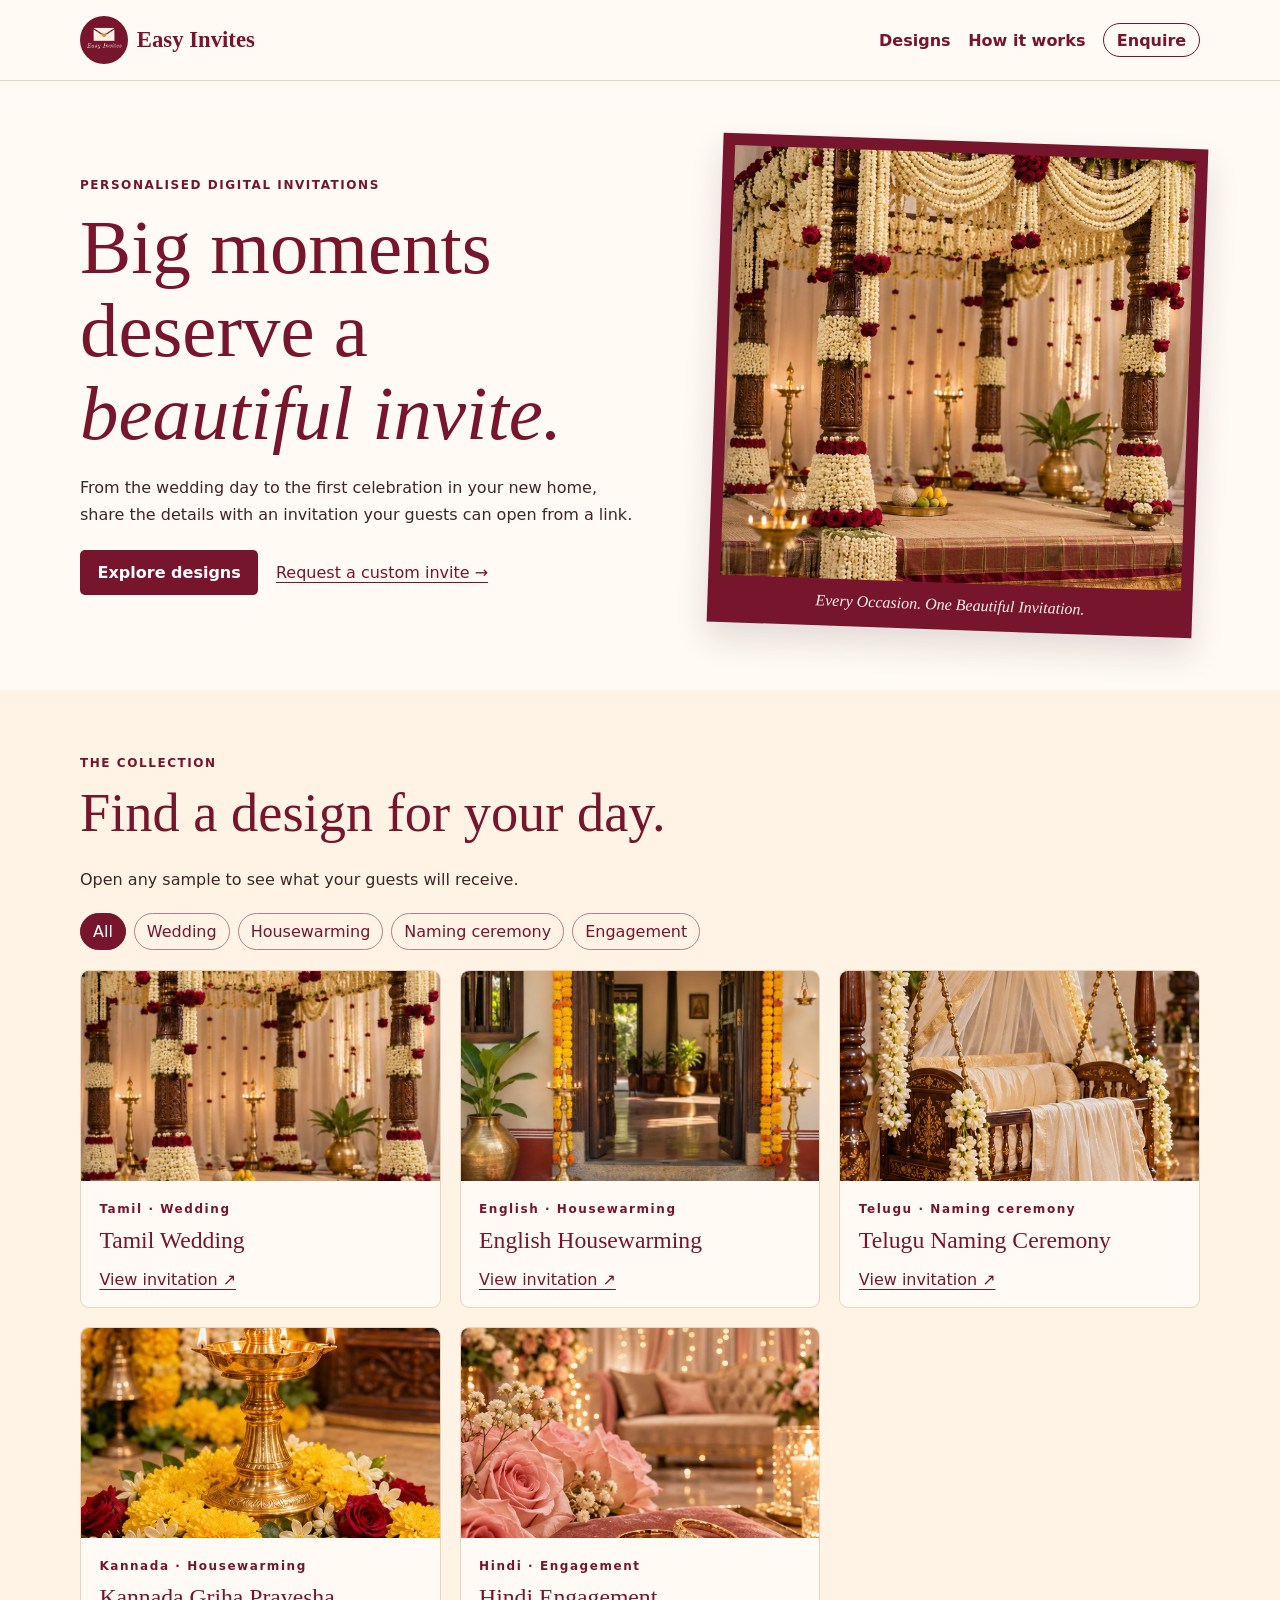
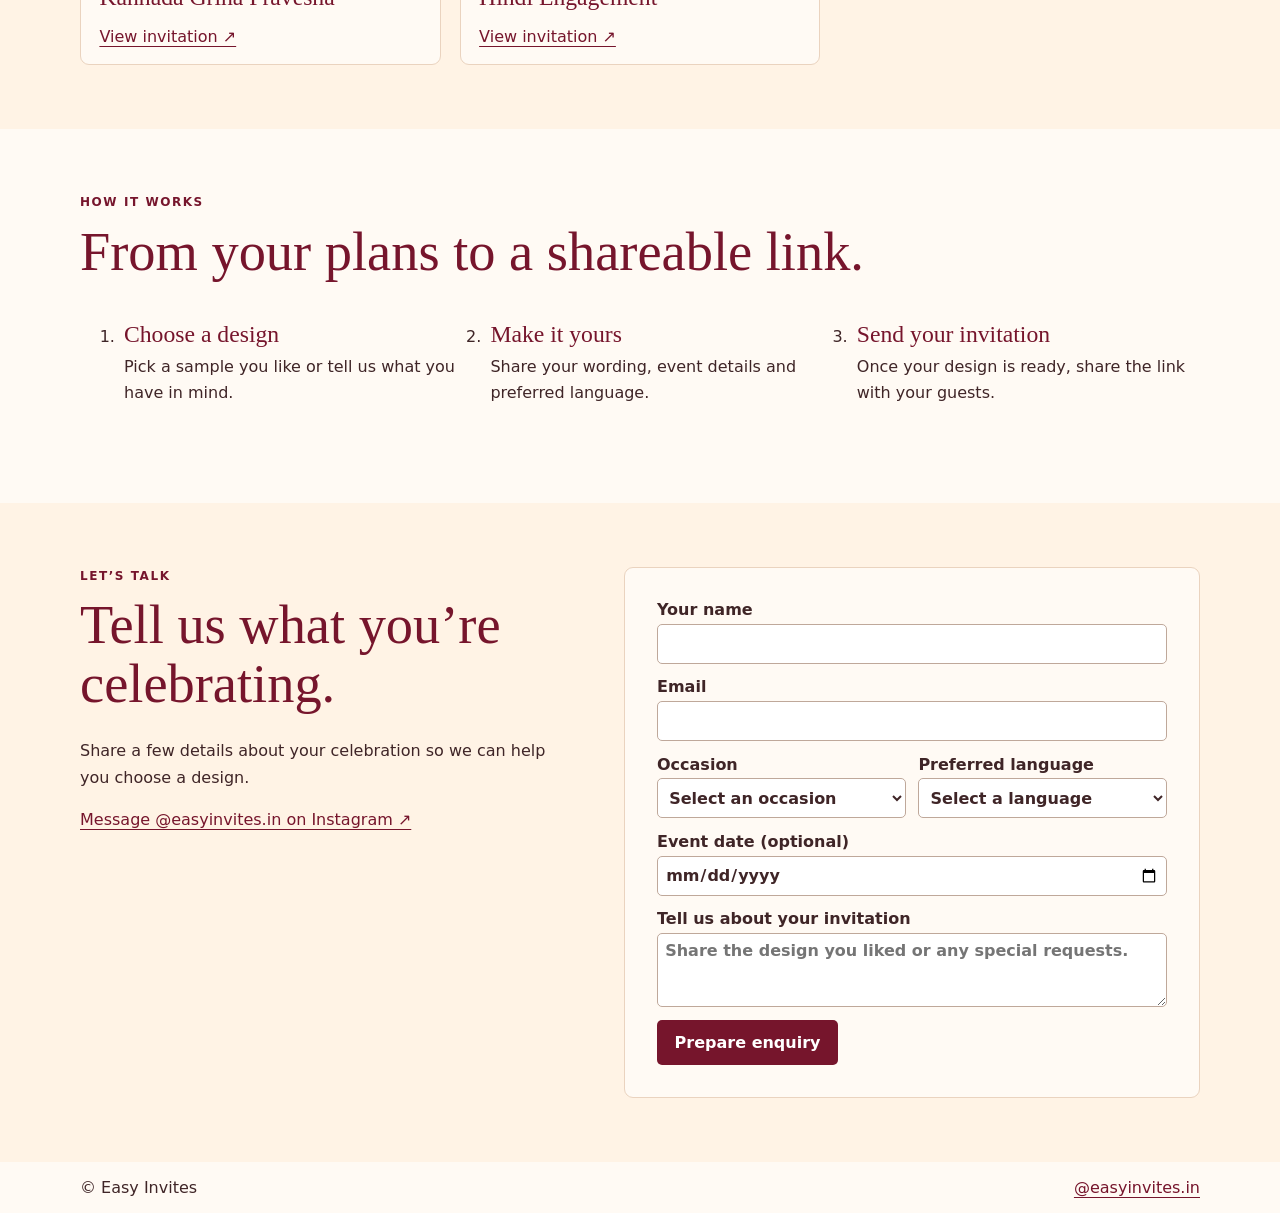
==== index.html @ fe2ff327 "Initial commit: Easy Invites Vercel website. Co-authored-by: Cursor <cursoragent@cursor.com>" ====
<!doctype html>
<html lang="en">
<head>
<meta charset="utf-8">
<meta name="viewport" content="width=device-width,initial-scale=1">
<meta name="description" content="Personalised digital invitations for weddings, housewarmings, naming ceremonies and more. Browse Easy Invites designs in five languages.">
<meta name="theme-color" content="#76152c">
<title>Easy Invites | Personalised Digital Invitations</title>
<link rel="icon" href="./assets/logo.png">
<link rel="stylesheet" href="./style.css">
<script src="./config.js" defer></script>
<script src="./site.js" defer></script>
</head>
<body>
<header><div class="shell bar"><a class="brand" href="#" aria-label="Easy Invites home"><img src="./assets/logo.png" alt="" width="48" height="48"> Easy Invites</a><nav aria-label="Main"><a href="#designs">Designs</a><a href="#process">How it works</a><a class="nav-cta" href="#contact">Enquire</a></nav></div></header>
<main>
<section class="shell hero"><div><p class="label">PERSONALISED DIGITAL INVITATIONS</p><h1>Big moments deserve a <em>beautiful invite.</em></h1><p>From the wedding day to the first celebration in your new home, share the details with an invitation your guests can open from a link.</p><div class="actions"><a class="button" href="#designs">Explore designs</a><a href="#contact">Request a custom invite →</a></div></div><figure><img src="./assets/Tamil-Wedding.jpg" alt="Wedding mandap decorated with flowers and brass lamps" fetchpriority="high"><figcaption>Every Occasion. One Beautiful Invitation.</figcaption></figure></section>
<section id="designs" class="collection"><div class="shell"><p class="label">THE COLLECTION</p><h2>Find a design for your day.</h2><p>Open any sample to see what your guests will receive.</p><div class="filters" id="filters" aria-label="Filter by occasion"></div><div id="cards" class="cards"></div><p id="results" class="sr" aria-live="polite"></p></div></section>
<section class="shell process" id="process"><p class="label">HOW IT WORKS</p><h2>From your plans to a shareable link.</h2><ol><li><h3>Choose a design</h3><p>Pick a sample you like or tell us what you have in mind.</p></li><li><h3>Make it yours</h3><p>Share your wording, event details and preferred language.</p></li><li><h3>Send your invitation</h3><p>Once your design is ready, share the link with your guests.</p></li></ol></section>
<section id="contact" class="contact"><div class="shell contact-grid"><div><p class="label">LET’S TALK</p><h2>Tell us what you’re celebrating.</h2><p>Share a few details about your celebration so we can help you choose a design.</p><p><a href="https://www.instagram.com/easyinvites.in/">Message @easyinvites.in on Instagram ↗</a></p></div>
<form id="enquiry"><label>Your name<input name="name" autocomplete="name" required maxlength="100"></label><label>Email<input name="email" type="email" autocomplete="email" required maxlength="200"></label><div class="fields"><label>Occasion<select name="occasion" required><option value="">Select an occasion</option><option>Wedding</option><option>Housewarming</option><option>Naming ceremony</option><option>Engagement</option><option>Other</option></select></label><label>Preferred language<select name="language" required><option value="">Select a language</option><option>English</option><option>Tamil</option><option>Telugu</option><option>Kannada</option><option>Hindi</option></select></label></div><label>Event date (optional)<input type="date" name="date"></label><label>Tell us about your invitation<textarea name="message" rows="3" maxlength="1500" placeholder="Share the design you liked or any special requests." required></textarea></label><button class="button" type="submit">Prepare enquiry</button><p id="status" role="status"></p><textarea id="draft" aria-label="Enquiry to copy" rows="7" readonly hidden></textarea><a id="dm" href="https://ig.me/m/easyinvites.in" target="_blank" rel="noopener" hidden>Open Instagram messages ↗</a></form></div></section>
</main>
<footer class="shell bar"><span>© Easy Invites</span><a href="https://www.instagram.com/easyinvites.in/">@easyinvites.in</a></footer>
</body></html>
---- style.css ----
:root{--wine:#76152c;--gold:#c99a43;--ivory:#fff3e5;--ink:#3f2527;font-family:system-ui,sans-serif;color:var(--ink);background:#fffaf4;scroll-behavior:smooth}
*{box-sizing:border-box}body,figure,p,h1,h2,h3{margin:0}p{line-height:1.65}a{color:var(--wine);text-underline-offset:.25em}.shell{width:min(1120px,calc(100% - 40px));margin:auto}header{border-bottom:1px solid #e9d7c4}.bar,.actions,nav,.filters{display:flex;align-items:center;gap:1.1rem;flex-wrap:wrap}.bar{justify-content:space-between;padding:16px 0}.brand{display:flex;align-items:center;gap:.55rem;font:700 1.42rem Georgia,serif;text-decoration:none}.brand img{border-radius:50%}nav a{text-decoration:none;font-weight:600}.nav-cta{border:1px solid var(--wine);padding:.38rem .8rem;border-radius:30px}
.hero{min-height:590px;display:grid;grid-template-columns:1.15fr 1fr;align-items:center;gap:clamp(1.5rem,6vw,6rem);padding:60px 0}.hero figure{background:var(--wine);padding:12px;transform:rotate(2deg);box-shadow:0 16px 32px #40252a25}.hero img{width:100%;height:clamp(280px,36vw,430px);object-fit:cover;display:block}.hero figcaption{text-align:center;color:var(--ivory);padding:13px 2px 4px;font:italic 1rem Georgia,serif}
h1,h2,h3{font-family:Georgia,serif;line-height:1.08;font-weight:500;color:var(--wine)}h1{font-size:clamp(2.8rem,6vw,5.5rem);margin:.15em 0 .25em}h1 em{display:block}h2{font-size:clamp(2rem,4.3vw,3.4rem);margin:.18em 0 .45em}h3{font-size:1.48rem}.label{color:var(--wine);font-size:.75rem;letter-spacing:.13em;font-weight:700}.actions{margin-top:1.4rem}.button{font:inherit;font-weight:650;display:inline-block;border:0;border-radius:5px;background:var(--wine);color:white;padding:.8rem 1.1rem;text-decoration:none;cursor:pointer}
.collection,.contact{background:var(--ivory);padding:64px 0}.filters{margin:20px 0;gap:.5rem}.filters button{cursor:pointer;color:var(--wine);background:transparent;border:1px solid #b77e89;padding:.5rem .75rem;border-radius:50px;font:inherit}.filters button[aria-pressed=true]{background:var(--wine);color:white;border-color:var(--wine)}
.cards,.process ol{display:grid;grid-template-columns:repeat(3,minmax(0,1fr));gap:1.2rem}.card{background:#fffaf4;border:1px solid #ead3bf;border-radius:9px;overflow:hidden}.card img{display:block;width:100%;height:210px;object-fit:cover}.card div{padding:1.15rem}.card h3{margin:.55rem 0 1rem}.process{padding:64px 0}.process li{padding:1rem .25rem}.process li p{margin-top:.4rem}.contact-grid{display:grid;grid-template-columns:1fr 1.2fr;gap:clamp(1rem,5vw,4rem)}.contact-grid>div a{display:inline-block;margin-top:1rem}form{background:#fffaf4;padding:clamp(1rem,4vw,2rem);border:1px solid #ead3bf;border-radius:9px;display:grid;gap:.85rem}form label{display:grid;gap:.3rem;font-weight:600}input,select,textarea{width:100%;min-height:40px;border:1px solid #bfa89a;background:white;border-radius:5px;padding:.45rem;font:inherit;color:var(--ink)}.fields{display:grid;grid-template-columns:1fr 1fr;gap:.8rem}form button{justify-self:start}#status:empty{display:none}.sr{position:absolute;width:1px;height:1px;overflow:hidden;clip-path:inset(50%)}:focus-visible{outline:3px solid var(--wine);outline-offset:3px}[hidden]{display:none}
@media(max-width:760px){.hero,.contact-grid{grid-template-columns:1fr}.hero{padding:40px 0;min-height:auto}.hero figure{transform:none}.cards,.process ol{grid-template-columns:repeat(2,minmax(0,1fr))}}
@media(max-width:460px){.shell{width:calc(100% - 30px)}.cards,.process ol,.fields{grid-template-columns:1fr}nav{gap:.65rem;font-size:.88rem}.collection,.contact,.process{padding:44px 0}}
@media(prefers-reduced-motion:reduce){:root{scroll-behavior:auto}}
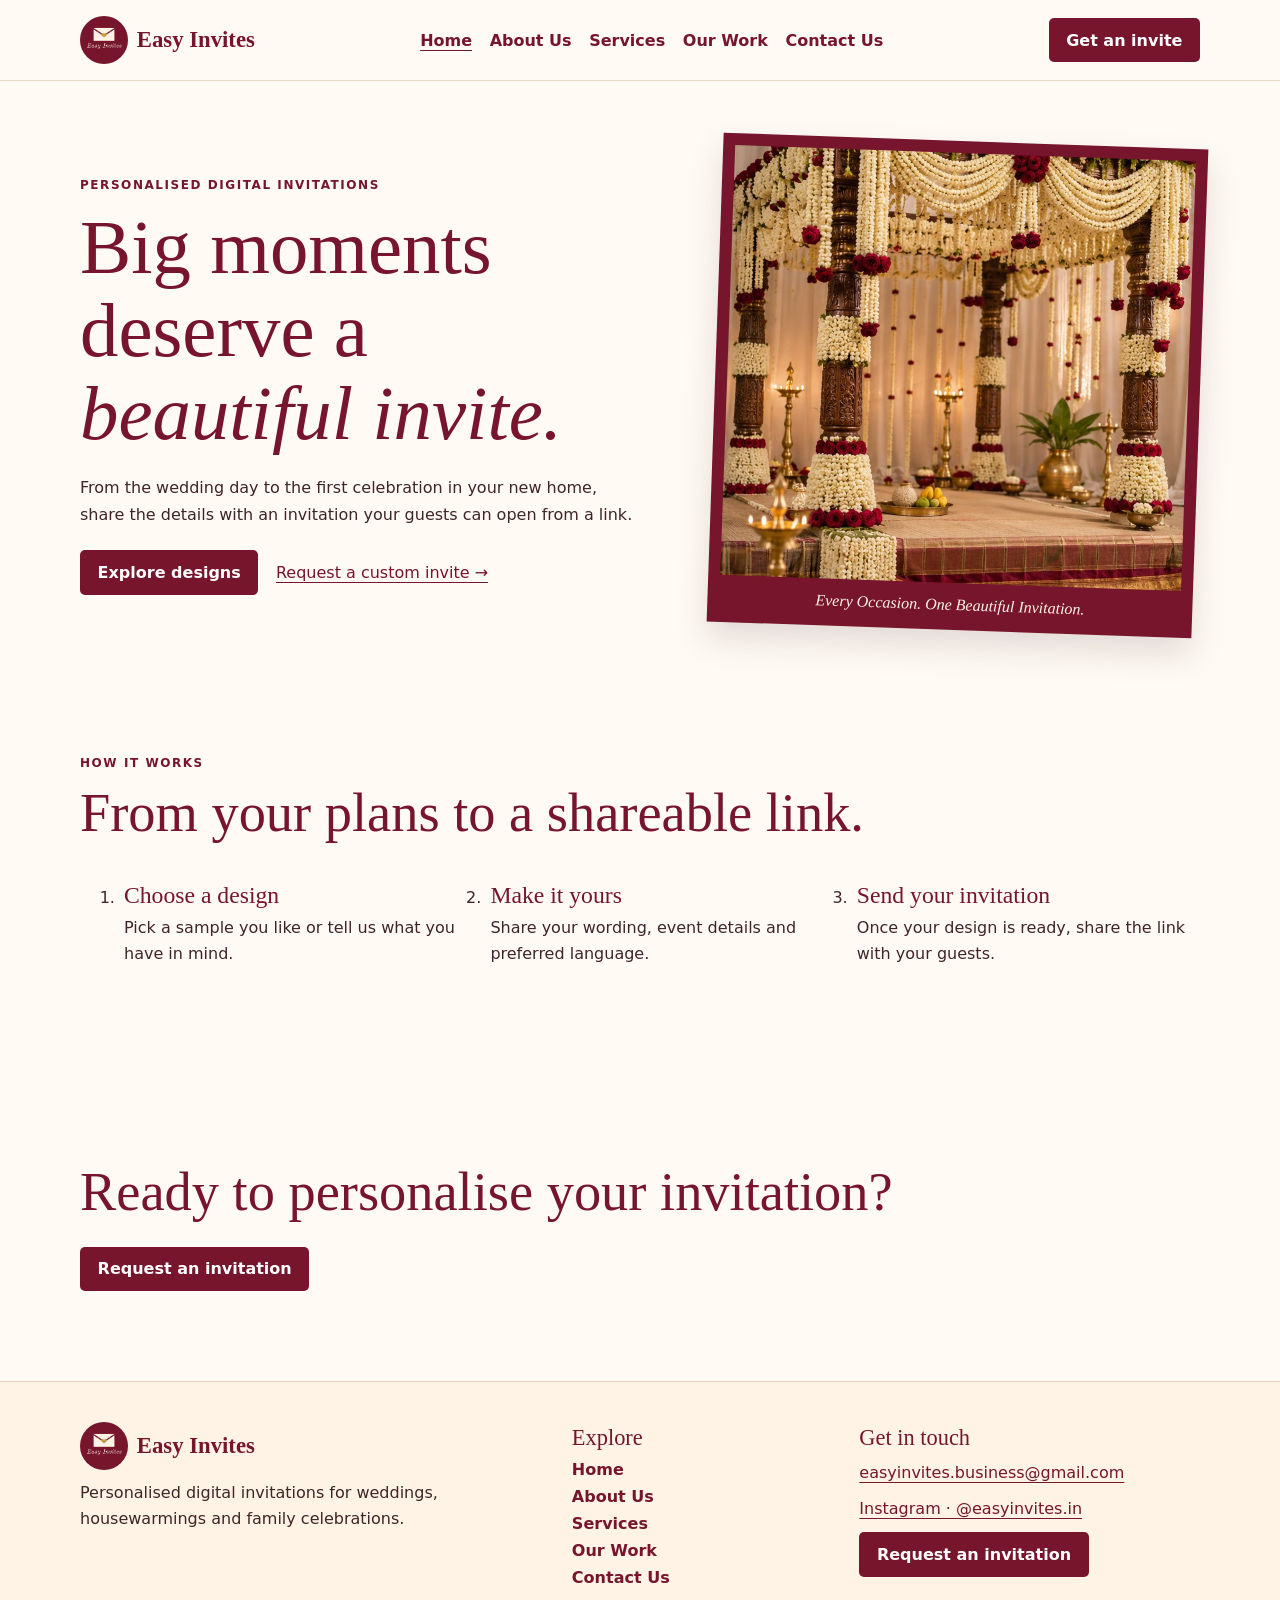
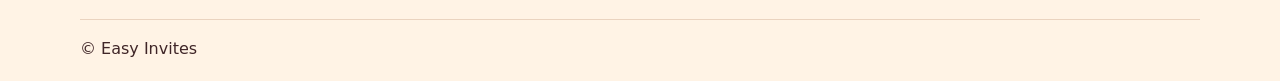
==== commit 1c50f938: "Add files via upload" ====
--- a/index.html
+++ b/index.html
@@ -5,20 +5,10 @@
 <meta name="viewport" content="width=device-width,initial-scale=1">
 <meta name="description" content="Personalised digital invitations for weddings, housewarmings, naming ceremonies and more. Browse Easy Invites designs in five languages.">
 <meta name="theme-color" content="#76152c">
-<title>Easy Invites | Personalised Digital Invitations</title>
+<title>Home | Easy Invites</title>
 <link rel="icon" href="./assets/logo.png">
 <link rel="stylesheet" href="./style.css">
 <script src="./config.js" defer></script>
 <script src="./site.js" defer></script>
 </head>
-<body>
-<header><div class="shell bar"><a class="brand" href="#" aria-label="Easy Invites home"><img src="./assets/logo.png" alt="" width="48" height="48"> Easy Invites</a><nav aria-label="Main"><a href="#designs">Designs</a><a href="#process">How it works</a><a class="nav-cta" href="#contact">Enquire</a></nav></div></header>
-<main>
-<section class="shell hero"><div><p class="label">PERSONALISED DIGITAL INVITATIONS</p><h1>Big moments deserve a <em>beautiful invite.</em></h1><p>From the wedding day to the first celebration in your new home, share the details with an invitation your guests can open from a link.</p><div class="actions"><a class="button" href="#designs">Explore designs</a><a href="#contact">Request a custom invite →</a></div></div><figure><img src="./assets/Tamil-Wedding.jpg" alt="Wedding mandap decorated with flowers and brass lamps" fetchpriority="high"><figcaption>Every Occasion. One Beautiful Invitation.</figcaption></figure></section>
-<section id="designs" class="collection"><div class="shell"><p class="label">THE COLLECTION</p><h2>Find a design for your day.</h2><p>Open any sample to see what your guests will receive.</p><div class="filters" id="filters" aria-label="Filter by occasion"></div><div id="cards" class="cards"></div><p id="results" class="sr" aria-live="polite"></p></div></section>
-<section class="shell process" id="process"><p class="label">HOW IT WORKS</p><h2>From your plans to a shareable link.</h2><ol><li><h3>Choose a design</h3><p>Pick a sample you like or tell us what you have in mind.</p></li><li><h3>Make it yours</h3><p>Share your wording, event details and preferred language.</p></li><li><h3>Send your invitation</h3><p>Once your design is ready, share the link with your guests.</p></li></ol></section>
-<section id="contact" class="contact"><div class="shell contact-grid"><div><p class="label">LET’S TALK</p><h2>Tell us what you’re celebrating.</h2><p>Share a few details about your celebration so we can help you choose a design.</p><p><a href="https://www.instagram.com/easyinvites.in/">Message @easyinvites.in on Instagram ↗</a></p></div>
-<form id="enquiry"><label>Your name<input name="name" autocomplete="name" required maxlength="100"></label><label>Email<input name="email" type="email" autocomplete="email" required maxlength="200"></label><div class="fields"><label>Occasion<select name="occasion" required><option value="">Select an occasion</option><option>Wedding</option><option>Housewarming</option><option>Naming ceremony</option><option>Engagement</option><option>Other</option></select></label><label>Preferred language<select name="language" required><option value="">Select a language</option><option>English</option><option>Tamil</option><option>Telugu</option><option>Kannada</option><option>Hindi</option></select></label></div><label>Event date (optional)<input type="date" name="date"></label><label>Tell us about your invitation<textarea name="message" rows="3" maxlength="1500" placeholder="Share the design you liked or any special requests." required></textarea></label><button class="button" type="submit">Prepare enquiry</button><p id="status" role="status"></p><textarea id="draft" aria-label="Enquiry to copy" rows="7" readonly hidden></textarea><a id="dm" href="https://ig.me/m/easyinvites.in" target="_blank" rel="noopener" hidden>Open Instagram messages ↗</a></form></div></section>
-</main>
-<footer class="shell bar"><span>© Easy Invites</span><a href="https://www.instagram.com/easyinvites.in/">@easyinvites.in</a></footer>
-</body></html>
+<body><header><div class="shell bar"><a class="brand" href="./index.html"><img src="./assets/logo.png" alt="" width="48" height="48"> Easy Invites</a><nav aria-label="Main"><a href="./index.html" aria-current="page">Home</a><a href="./about.html">About Us</a><a href="./services.html">Services</a><a href="./works.html">Our Work</a><a href="./contact.html">Contact Us</a></nav><a class="button header-cta" href="./contact.html">Get an invite</a></div></header><main><section class="shell hero"><div><p class="label">PERSONALISED DIGITAL INVITATIONS</p><h1>Big moments deserve a <em>beautiful invite.</em></h1><p>From the wedding day to the first celebration in your new home, share the details with an invitation your guests can open from a link.</p><div class="actions"><a class="button" href="./works.html">Explore designs</a><a href="./contact.html">Request a custom invite →</a></div></div><figure><img src="./assets/Tamil-Wedding.jpg" alt="Wedding mandap decorated with flowers and brass lamps" fetchpriority="high"><figcaption>Every Occasion. One Beautiful Invitation.</figcaption></figure></section><section class="shell process" id="process"><p class="label">HOW IT WORKS</p><h2>From your plans to a shareable link.</h2><ol><li><h3>Choose a design</h3><p>Pick a sample you like or tell us what you have in mind.</p></li><li><h3>Make it yours</h3><p>Share your wording, event details and preferred language.</p></li><li><h3>Send your invitation</h3><p>Once your design is ready, share the link with your guests.</p></li></ol></section><section class="shell next"><h2>Ready to personalise your invitation?</h2><a class="button" href="./contact.html">Request an invitation</a></section></main><footer><div class="shell footer-grid"><div><a class="brand" href="./index.html"><img src="./assets/logo.png" alt="" width="48" height="48"> Easy Invites</a><p>Personalised digital invitations for weddings, housewarmings and family celebrations.</p></div><div><h2>Explore</h2><nav aria-label="Footer"><a href="./index.html" aria-current="page">Home</a><a href="./about.html">About Us</a><a href="./services.html">Services</a><a href="./works.html">Our Work</a><a href="./contact.html">Contact Us</a></nav></div><div><h2>Get in touch</h2><p><a href="mailto:easyinvites.business@gmail.com">easyinvites.business@gmail.com</a></p><p><a href="https://www.instagram.com/easyinvites.in/">Instagram · @easyinvites.in</a></p><a class="button" href="./contact.html">Request an invitation</a></div></div><p class="shell copyright">© Easy Invites</p></footer></body></html>
--- a/style.css
+++ b/style.css
@@ -7,3 +7,11 @@
 @media(max-width:760px){.hero,.contact-grid{grid-template-columns:1fr}.hero{padding:40px 0;min-height:auto}.hero figure{transform:none}.cards,.process ol{grid-template-columns:repeat(2,minmax(0,1fr))}}
 @media(max-width:460px){.shell{width:calc(100% - 30px)}.cards,.process ol,.fields{grid-template-columns:1fr}nav{gap:.65rem;font-size:.88rem}.collection,.contact,.process{padding:44px 0}}
 @media(prefers-reduced-motion:reduce){:root{scroll-behavior:auto}}
+
+html{scroll-padding-top:150px}
+header{position:sticky;top:0;z-index:5;background:#fffaf4}
+header nav a[aria-current=page]{text-decoration:underline}
+.intro,.next{padding:clamp(40px,8vw,90px) 0}.intro p{max-width:65ch;margin-bottom:1em}.services article{padding:1rem;background:var(--ivory)}.services h3{margin-bottom:.5rem}
+#designs h1,#contact h1,.intro h1{font-size:clamp(2.5rem,6vw,4.7rem)}
+footer{background:var(--ivory);padding:40px 0 18px;border-top:1px solid #ead3bf}.footer-grid{display:grid;grid-template-columns:1.35fr .75fr 1fr;gap:2rem}.footer-grid h2{font-size:1.4rem}.footer-grid nav{display:grid;gap:.5rem}.footer-grid p{margin:.6rem 0}.footer-grid a{overflow-wrap:anywhere}.copyright{margin-top:2rem;padding-top:1rem;border-top:1px solid #ead3bf}.button:disabled{opacity:.6;cursor:default}
+@media(max-width:760px){header nav{order:3;width:100%}.footer-grid{grid-template-columns:1fr}.header-cta{padding:.45rem .7rem}}
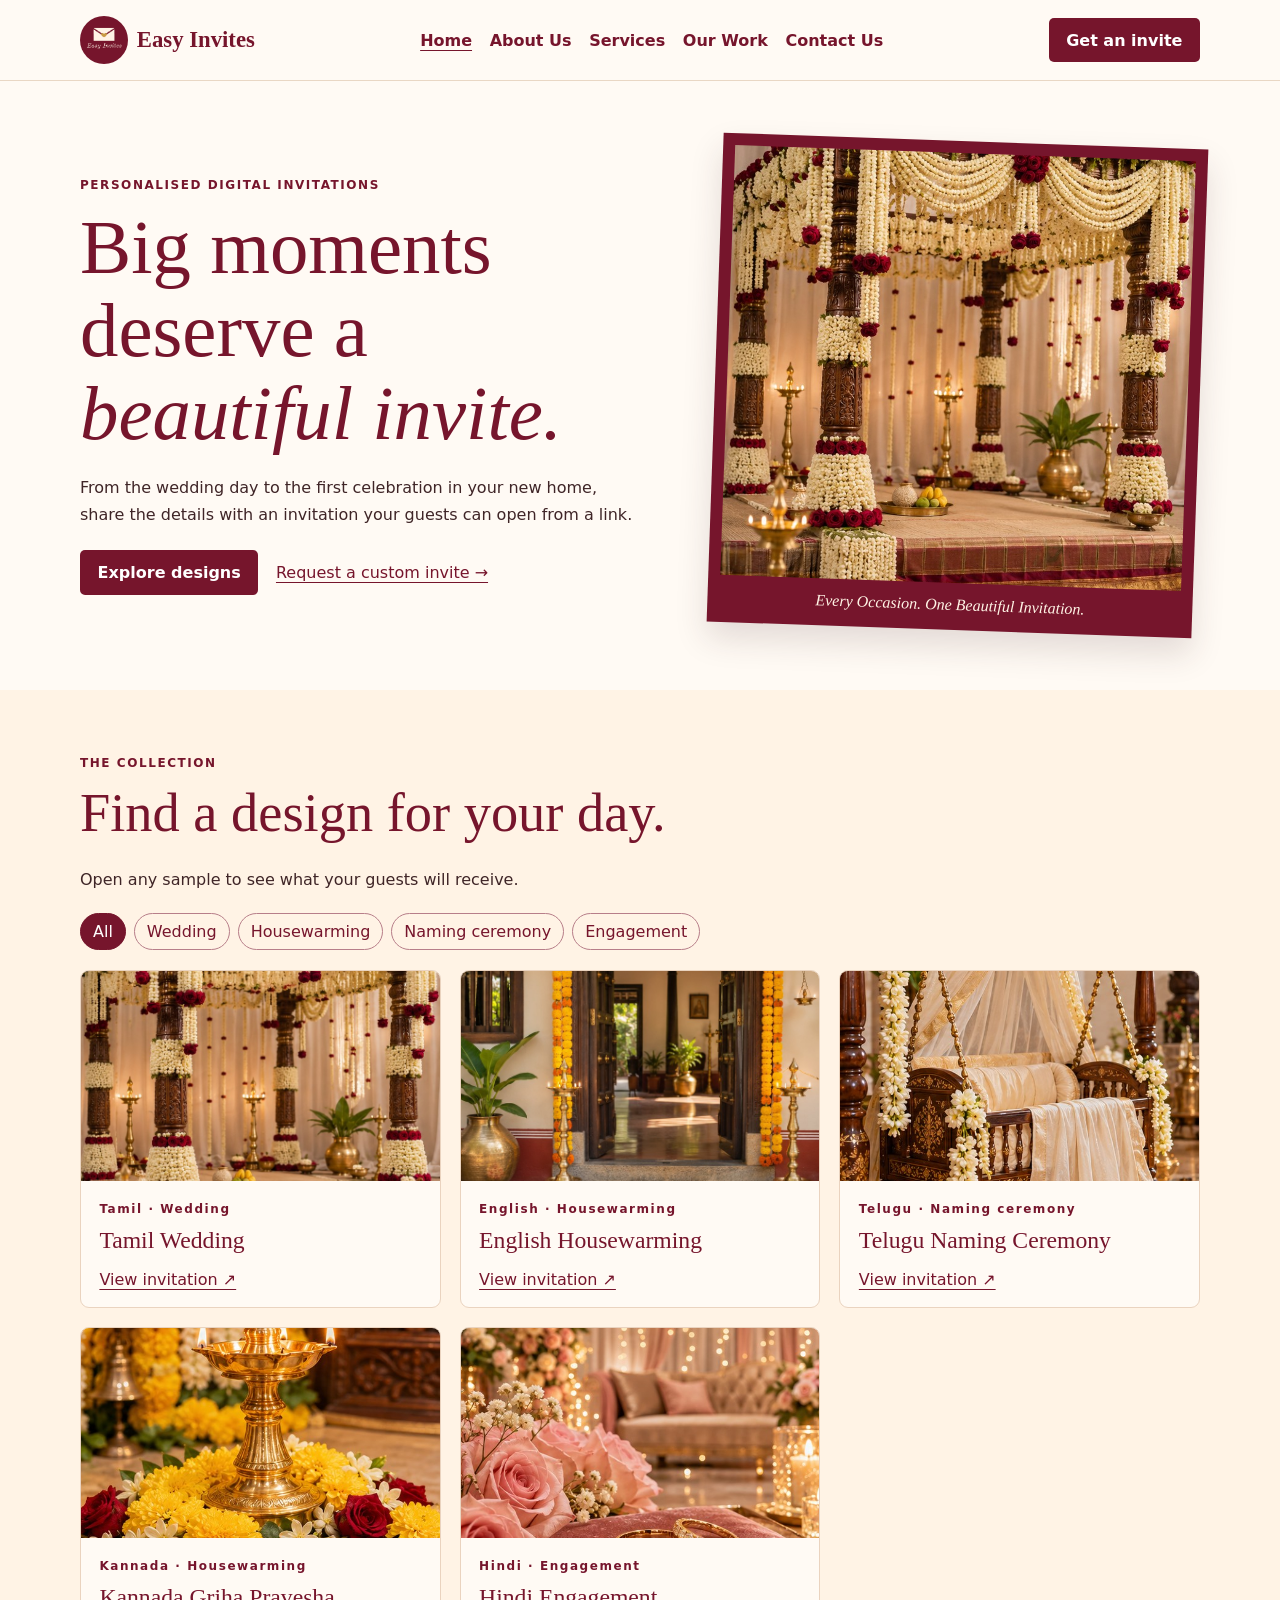
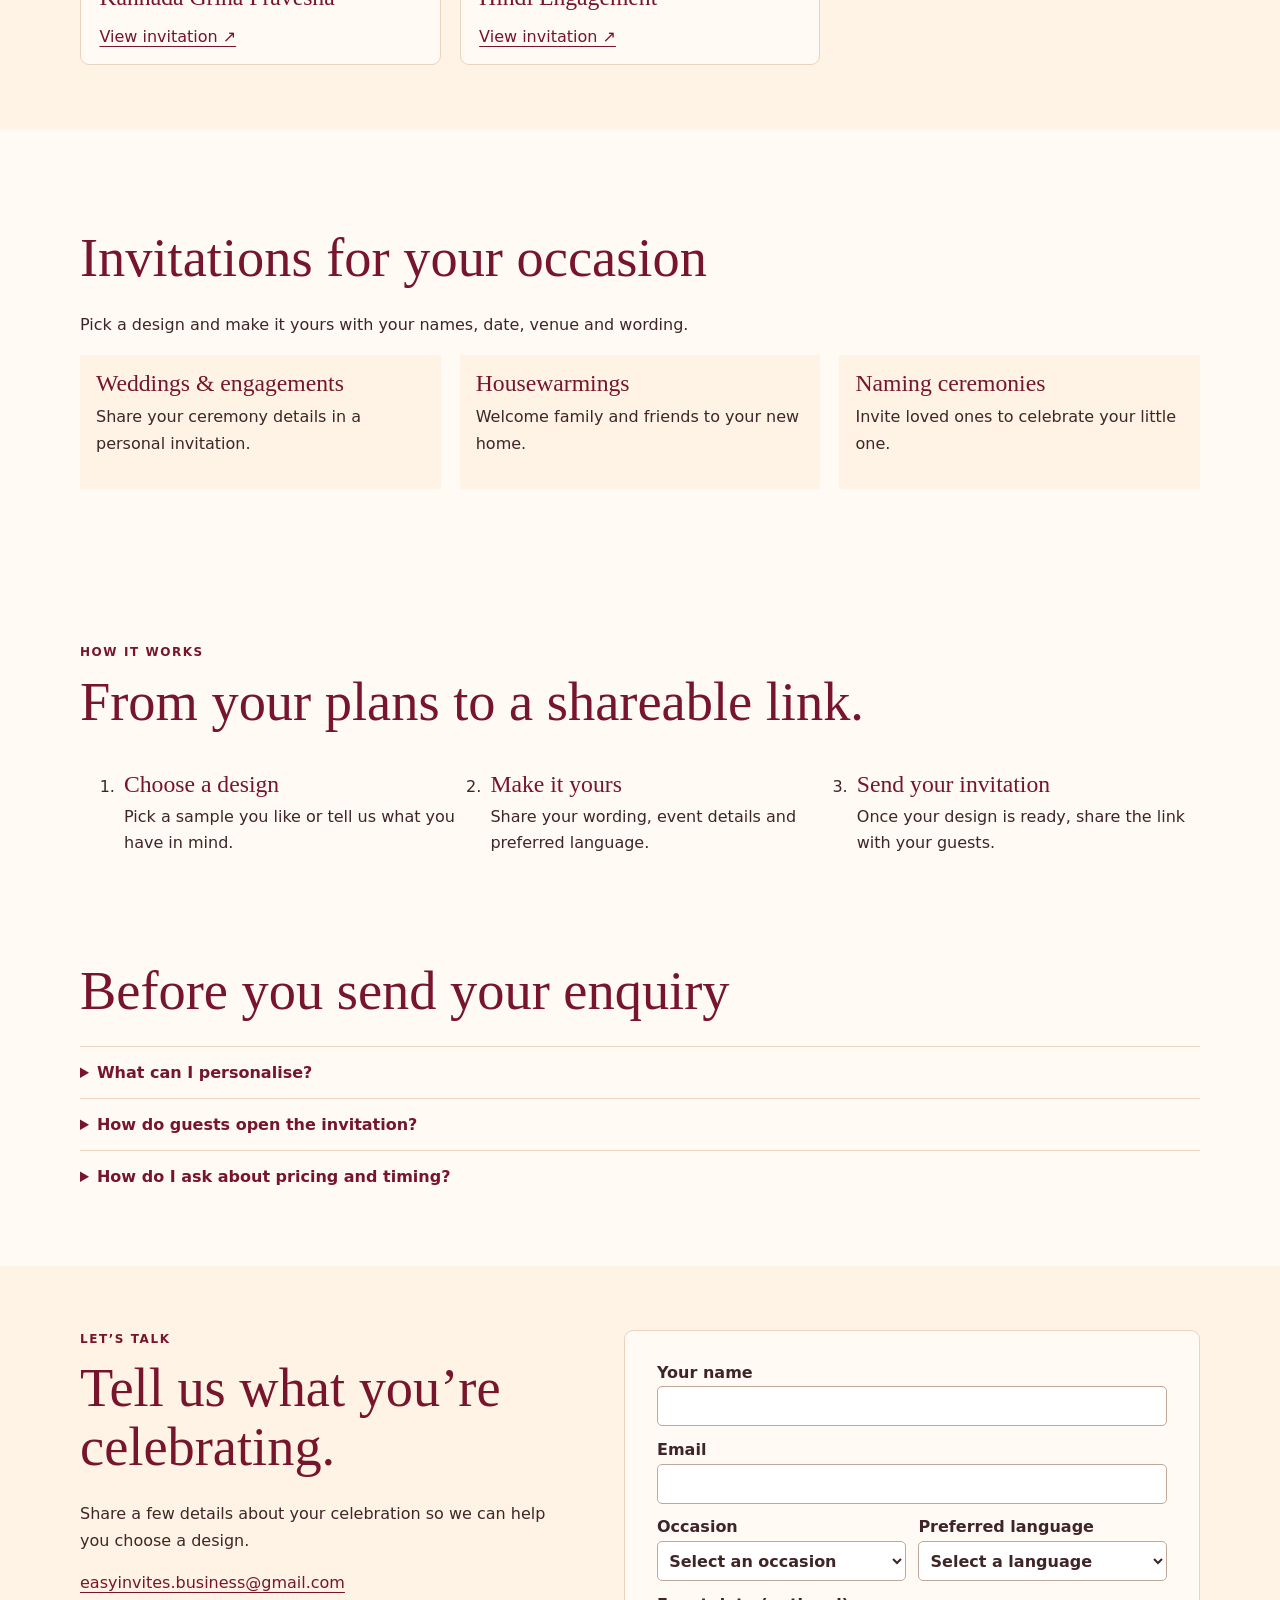
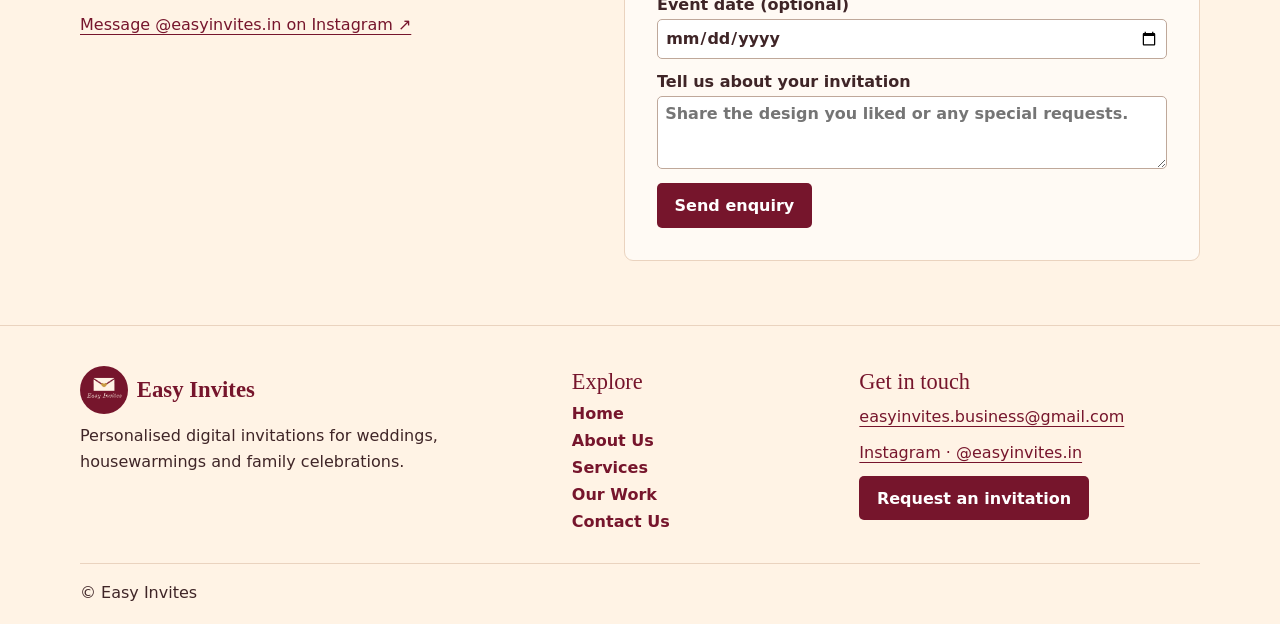
==== commit 71bfb8df: "Add files via upload" ====
--- a/index.html
+++ b/index.html
@@ -11,4 +11,9 @@
 <script src="./config.js" defer></script>
 <script src="./site.js" defer></script>
 </head>
-<body><header><div class="shell bar"><a class="brand" href="./index.html"><img src="./assets/logo.png" alt="" width="48" height="48"> Easy Invites</a><nav aria-label="Main"><a href="./index.html" aria-current="page">Home</a><a href="./about.html">About Us</a><a href="./services.html">Services</a><a href="./works.html">Our Work</a><a href="./contact.html">Contact Us</a></nav><a class="button header-cta" href="./contact.html">Get an invite</a></div></header><main><section class="shell hero"><div><p class="label">PERSONALISED DIGITAL INVITATIONS</p><h1>Big moments deserve a <em>beautiful invite.</em></h1><p>From the wedding day to the first celebration in your new home, share the details with an invitation your guests can open from a link.</p><div class="actions"><a class="button" href="./works.html">Explore designs</a><a href="./contact.html">Request a custom invite →</a></div></div><figure><img src="./assets/Tamil-Wedding.jpg" alt="Wedding mandap decorated with flowers and brass lamps" fetchpriority="high"><figcaption>Every Occasion. One Beautiful Invitation.</figcaption></figure></section><section class="shell process" id="process"><p class="label">HOW IT WORKS</p><h2>From your plans to a shareable link.</h2><ol><li><h3>Choose a design</h3><p>Pick a sample you like or tell us what you have in mind.</p></li><li><h3>Make it yours</h3><p>Share your wording, event details and preferred language.</p></li><li><h3>Send your invitation</h3><p>Once your design is ready, share the link with your guests.</p></li></ol></section><section class="shell next"><h2>Ready to personalise your invitation?</h2><a class="button" href="./contact.html">Request an invitation</a></section></main><footer><div class="shell footer-grid"><div><a class="brand" href="./index.html"><img src="./assets/logo.png" alt="" width="48" height="48"> Easy Invites</a><p>Personalised digital invitations for weddings, housewarmings and family celebrations.</p></div><div><h2>Explore</h2><nav aria-label="Footer"><a href="./index.html" aria-current="page">Home</a><a href="./about.html">About Us</a><a href="./services.html">Services</a><a href="./works.html">Our Work</a><a href="./contact.html">Contact Us</a></nav></div><div><h2>Get in touch</h2><p><a href="mailto:easyinvites.business@gmail.com">easyinvites.business@gmail.com</a></p><p><a href="https://www.instagram.com/easyinvites.in/">Instagram · @easyinvites.in</a></p><a class="button" href="./contact.html">Request an invitation</a></div></div><p class="shell copyright">© Easy Invites</p></footer></body></html>+<body><header><div class="shell bar"><a class="brand" href="./index.html"><img src="./assets/logo.png" alt="" width="48" height="48"> Easy Invites</a><nav aria-label="Main"><a href="./index.html" aria-current="page">Home</a><a href="./about.html">About Us</a><a href="./services.html">Services</a><a href="./works.html">Our Work</a><a href="./contact.html">Contact Us</a></nav><a class="button header-cta" href="./contact.html">Get an invite</a></div></header><main><section class="shell hero"><div><p class="label">PERSONALISED DIGITAL INVITATIONS</p><h1>Big moments deserve a <em>beautiful invite.</em></h1><p>From the wedding day to the first celebration in your new home, share the details with an invitation your guests can open from a link.</p><div class="actions"><a class="button" href="#designs">Explore designs</a><a href="#contact">Request a custom invite →</a></div></div><figure><img src="./assets/Tamil-Wedding.jpg" alt="Wedding mandap decorated with flowers and brass lamps" fetchpriority="high"><figcaption>Every Occasion. One Beautiful Invitation.</figcaption></figure></section><section id="designs" class="collection"><div class="shell"><p class="label">THE COLLECTION</p><h2>Find a design for your day.</h2><p>Open any sample to see what your guests will receive.</p><div class="filters" id="filters" aria-label="Filter by occasion"></div><div id="cards" class="cards"></div><p id="results" class="sr" aria-live="polite"></p></div></section><section class="shell intro"><h2>Invitations for your occasion</h2><p>Pick a design and make it yours with your names, date, venue and wording.</p><div class="cards services"><article><h3>Weddings &amp; engagements</h3><p>Share your ceremony details in a personal invitation.</p></article><article><h3>Housewarmings</h3><p>Welcome family and friends to your new home.</p></article><article><h3>Naming ceremonies</h3><p>Invite loved ones to celebrate your little one.</p></article></div></section><section class="shell process" id="process"><p class="label">HOW IT WORKS</p><h2>From your plans to a shareable link.</h2><ol><li><h3>Choose a design</h3><p>Pick a sample you like or tell us what you have in mind.</p></li><li><h3>Make it yours</h3><p>Share your wording, event details and preferred language.</p></li><li><h3>Send your invitation</h3><p>Once your design is ready, share the link with your guests.</p></li></ol></section><section class="shell faq"><h2>Before you send your enquiry</h2>
+<details><summary>What can I personalise?</summary><p>Share your names, event date, time, venue and wording. If you have a preferred design or would like the wording in a specific language, mention it in your enquiry.</p></details>
+<details><summary>How do guests open the invitation?</summary><p>Guests open the link in their browser. You can share it through WhatsApp, Instagram or email.</p></details>
+<details><summary>How do I ask about pricing and timing?</summary><p>Tell us the occasion, language and when you need the link. We can discuss pricing and timing based on the design and details you share.</p></details>
+</section><section id="contact" class="contact"><div class="shell contact-grid"><div><p class="label">LET’S TALK</p><h2>Tell us what you’re celebrating.</h2><p>Share a few details about your celebration so we can help you choose a design.</p><p><a href="mailto:easyinvites.business@gmail.com">easyinvites.business@gmail.com</a></p><p><a href="https://www.instagram.com/easyinvites.in/">Message @easyinvites.in on Instagram ↗</a></p></div>
+<form id="enquiry" method="post"><label>Your name<input name="name" autocomplete="name" required maxlength="100"></label><label>Email<input name="email" type="email" autocomplete="email" required maxlength="200"></label><div class="fields"><label>Occasion<select name="occasion" required><option value="">Select an occasion</option><option>Wedding</option><option>Housewarming</option><option>Naming ceremony</option><option>Engagement</option><option>Other</option></select></label><label>Preferred language<select name="language" required><option value="">Select a language</option><option>English</option><option>Tamil</option><option>Telugu</option><option>Kannada</option><option>Hindi</option></select></label></div><label>Event date (optional)<input type="date" name="date"></label><label>Tell us about your invitation<textarea name="message" rows="3" maxlength="1500" placeholder="Share the design you liked or any special requests." required></textarea></label><button class="button" type="submit" disabled>Send enquiry</button><p id="status" role="status">Email us directly while online submissions are being set up.</p></form></div></section></main><footer><div class="shell footer-grid"><div><a class="brand" href="./index.html"><img src="./assets/logo.png" alt="" width="48" height="48"> Easy Invites</a><p>Personalised digital invitations for weddings, housewarmings and family celebrations.</p></div><div><h2>Explore</h2><nav aria-label="Footer"><a href="./index.html" aria-current="page">Home</a><a href="./about.html">About Us</a><a href="./services.html">Services</a><a href="./works.html">Our Work</a><a href="./contact.html">Contact Us</a></nav></div><div><h2>Get in touch</h2><p><a href="mailto:easyinvites.business@gmail.com">easyinvites.business@gmail.com</a></p><p><a href="https://www.instagram.com/easyinvites.in/">Instagram · @easyinvites.in</a></p><a class="button" href="./contact.html">Request an invitation</a></div></div><p class="shell copyright">© Easy Invites</p></footer></body></html>
--- a/style.css
+++ b/style.css
@@ -15,3 +15,4 @@
 #designs h1,#contact h1,.intro h1{font-size:clamp(2.5rem,6vw,4.7rem)}
 footer{background:var(--ivory);padding:40px 0 18px;border-top:1px solid #ead3bf}.footer-grid{display:grid;grid-template-columns:1.35fr .75fr 1fr;gap:2rem}.footer-grid h2{font-size:1.4rem}.footer-grid nav{display:grid;gap:.5rem}.footer-grid p{margin:.6rem 0}.footer-grid a{overflow-wrap:anywhere}.copyright{margin-top:2rem;padding-top:1rem;border-top:1px solid #ead3bf}.button:disabled{opacity:.6;cursor:default}
 @media(max-width:760px){header nav{order:3;width:100%}.footer-grid{grid-template-columns:1fr}.header-cta{padding:.45rem .7rem}}
+.faq{padding:0 0 64px}.faq details{border-top:1px solid #ead3bf;padding:1rem 0}.faq summary{cursor:pointer;color:var(--wine);font-weight:650}.faq details p{padding:.65rem 0 0;max-width:65ch}
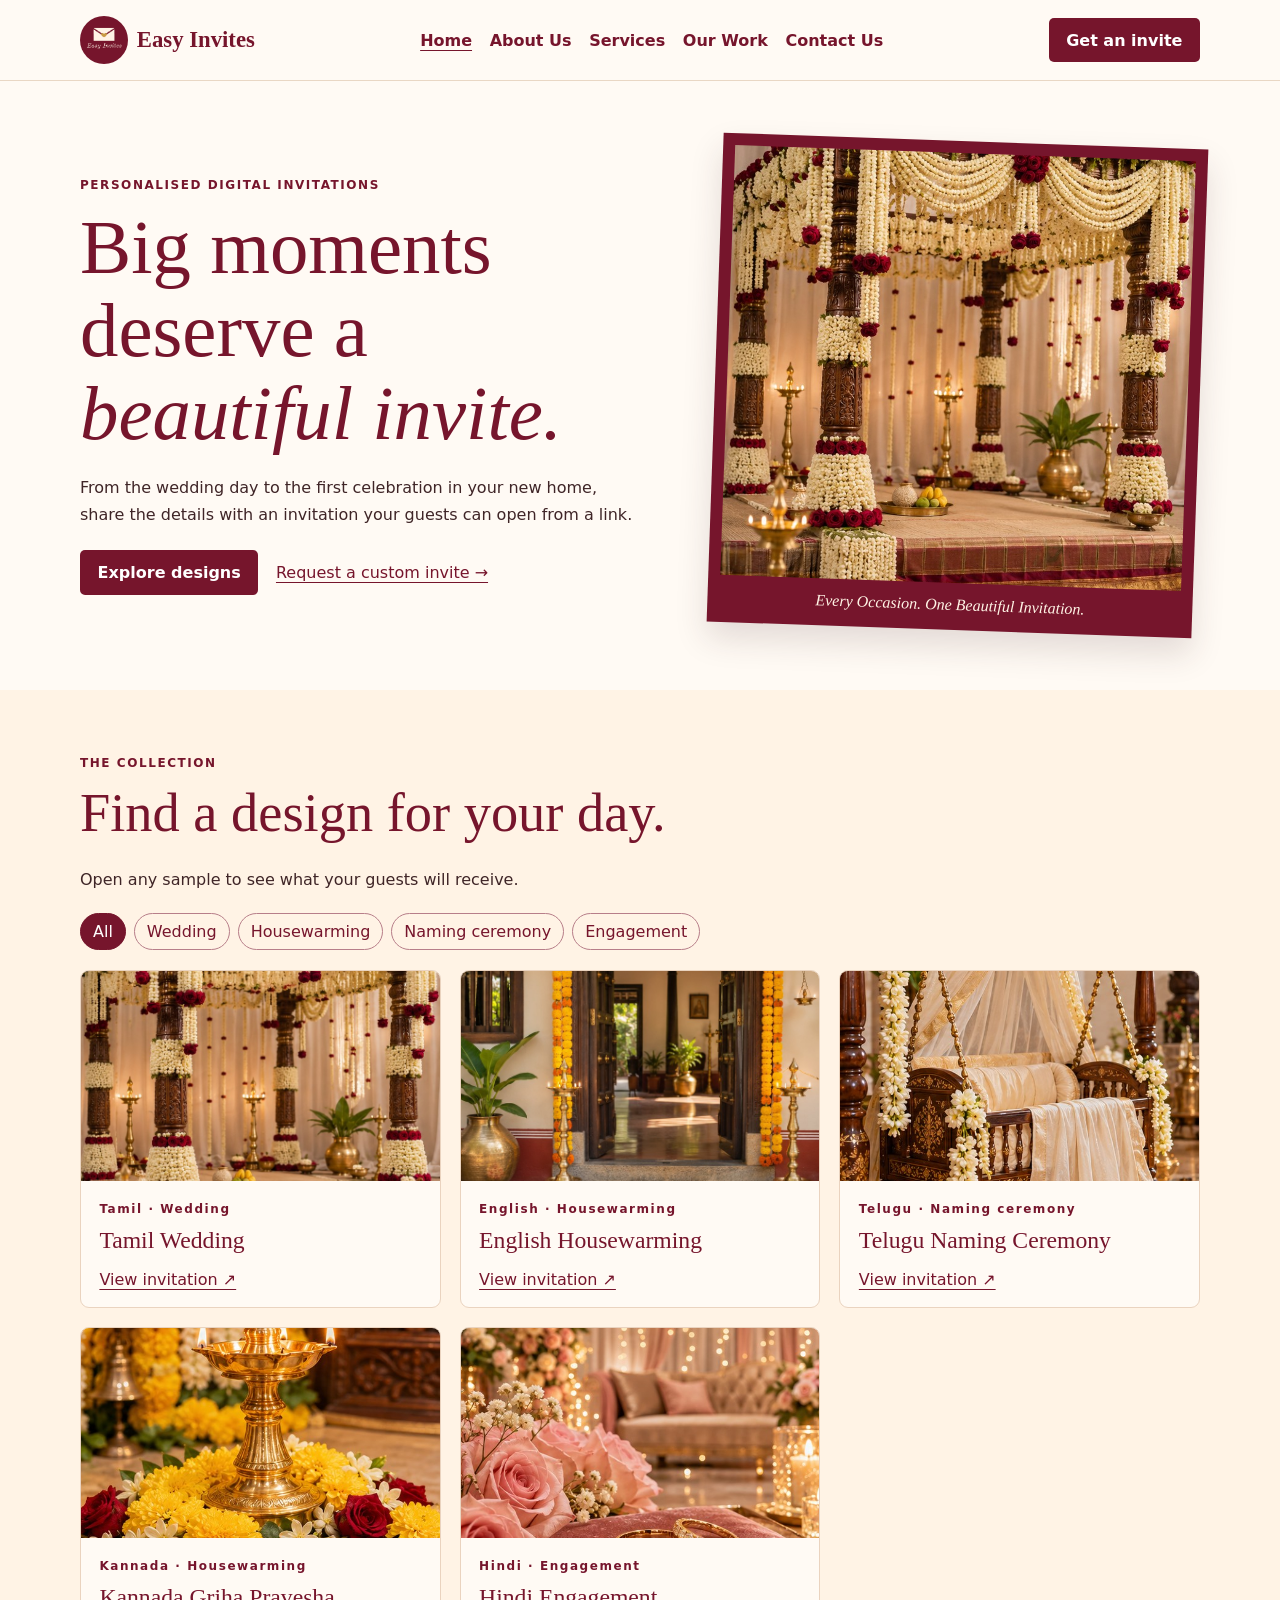
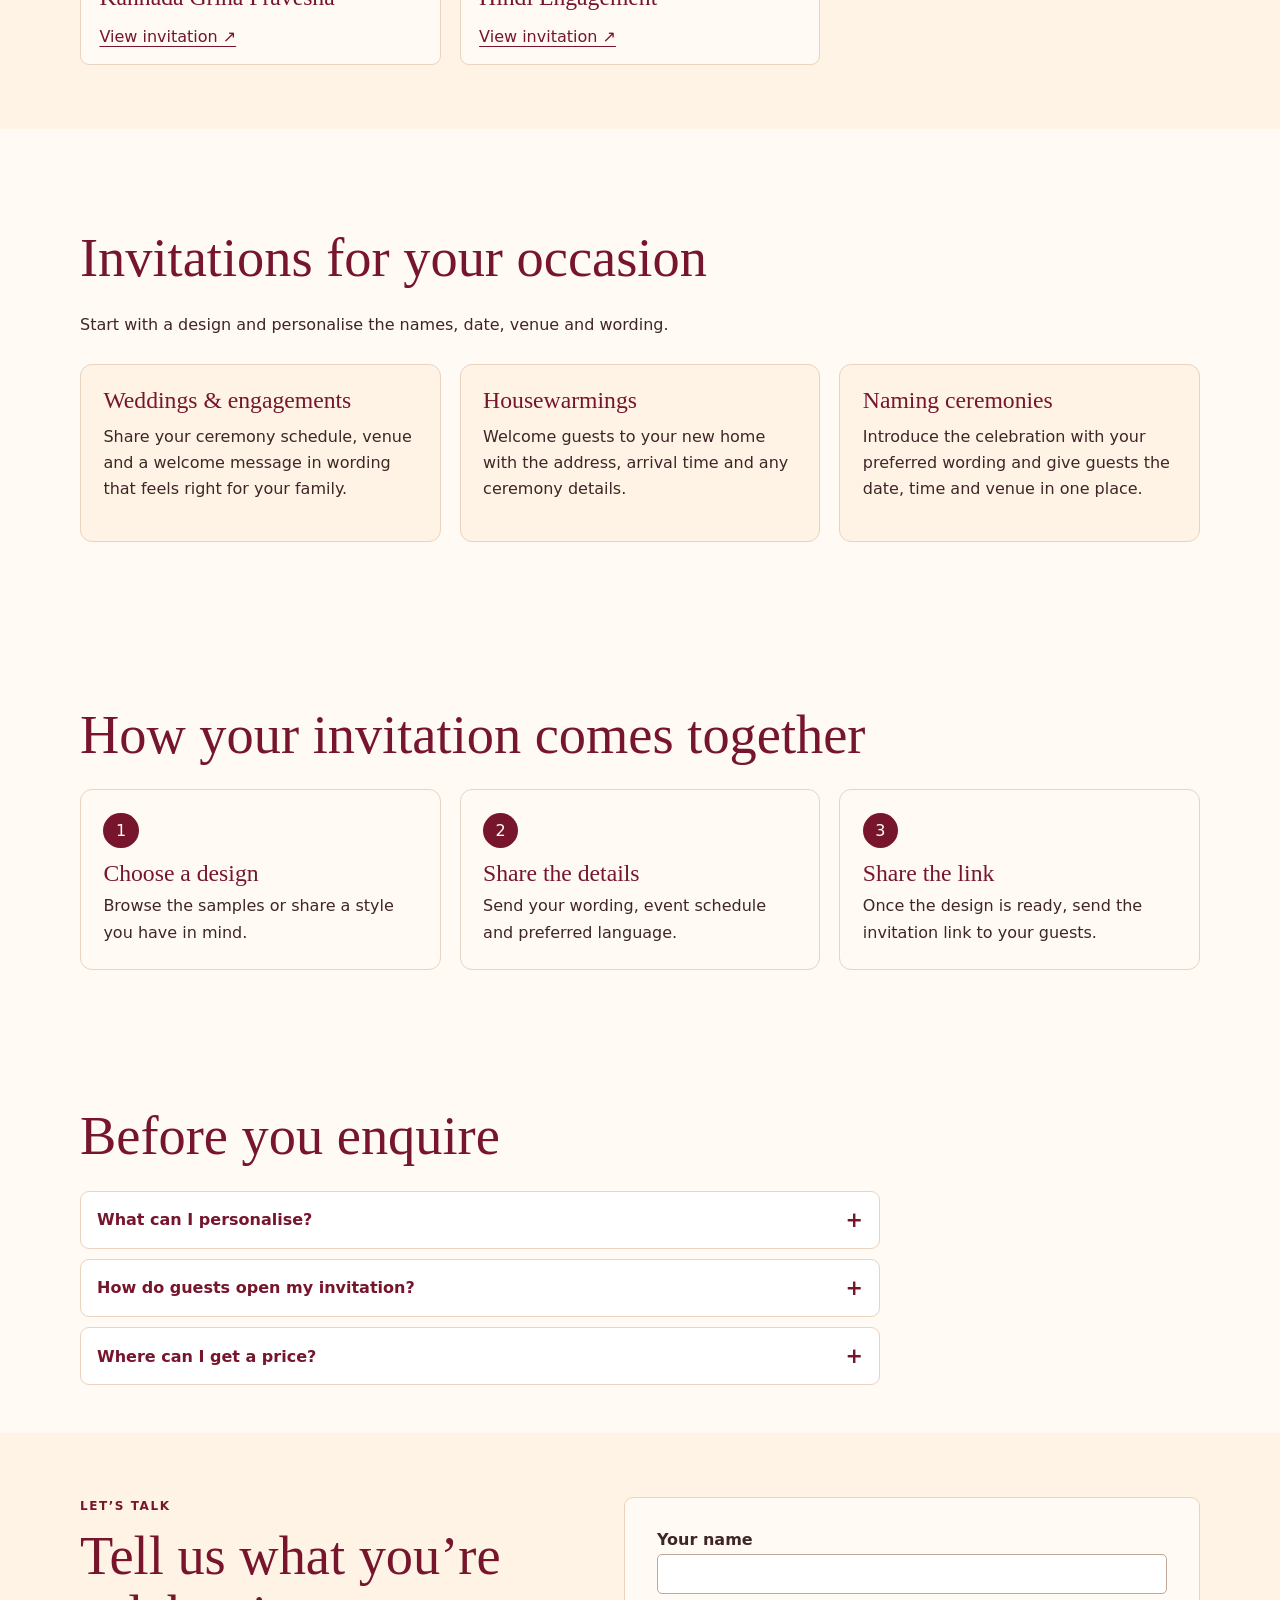
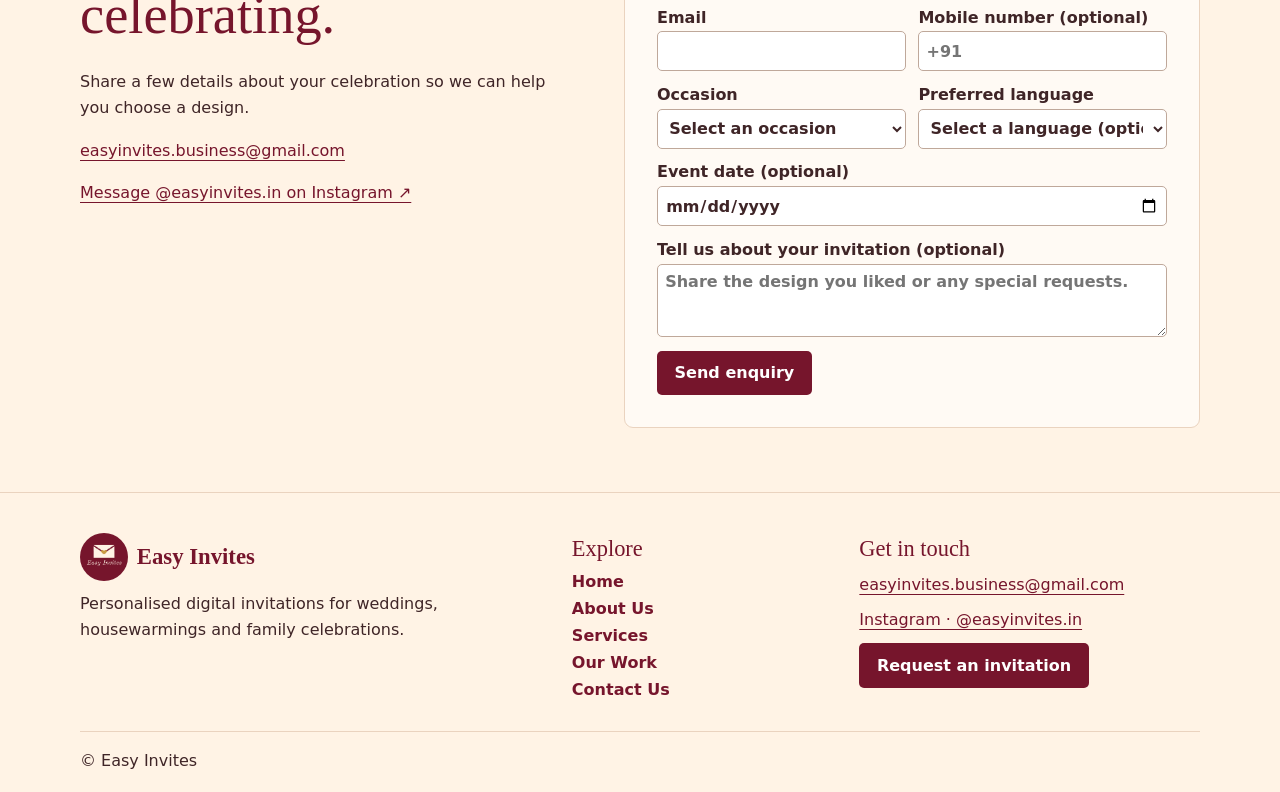
==== commit c15062e5: "Add files via upload" ====
--- a/index.html
+++ b/index.html
@@ -11,9 +11,5 @@
 <script src="./config.js" defer></script>
 <script src="./site.js" defer></script>
 </head>
-<body><header><div class="shell bar"><a class="brand" href="./index.html"><img src="./assets/logo.png" alt="" width="48" height="48"> Easy Invites</a><nav aria-label="Main"><a href="./index.html" aria-current="page">Home</a><a href="./about.html">About Us</a><a href="./services.html">Services</a><a href="./works.html">Our Work</a><a href="./contact.html">Contact Us</a></nav><a class="button header-cta" href="./contact.html">Get an invite</a></div></header><main><section class="shell hero"><div><p class="label">PERSONALISED DIGITAL INVITATIONS</p><h1>Big moments deserve a <em>beautiful invite.</em></h1><p>From the wedding day to the first celebration in your new home, share the details with an invitation your guests can open from a link.</p><div class="actions"><a class="button" href="#designs">Explore designs</a><a href="#contact">Request a custom invite →</a></div></div><figure><img src="./assets/Tamil-Wedding.jpg" alt="Wedding mandap decorated with flowers and brass lamps" fetchpriority="high"><figcaption>Every Occasion. One Beautiful Invitation.</figcaption></figure></section><section id="designs" class="collection"><div class="shell"><p class="label">THE COLLECTION</p><h2>Find a design for your day.</h2><p>Open any sample to see what your guests will receive.</p><div class="filters" id="filters" aria-label="Filter by occasion"></div><div id="cards" class="cards"></div><p id="results" class="sr" aria-live="polite"></p></div></section><section class="shell intro"><h2>Invitations for your occasion</h2><p>Pick a design and make it yours with your names, date, venue and wording.</p><div class="cards services"><article><h3>Weddings &amp; engagements</h3><p>Share your ceremony details in a personal invitation.</p></article><article><h3>Housewarmings</h3><p>Welcome family and friends to your new home.</p></article><article><h3>Naming ceremonies</h3><p>Invite loved ones to celebrate your little one.</p></article></div></section><section class="shell process" id="process"><p class="label">HOW IT WORKS</p><h2>From your plans to a shareable link.</h2><ol><li><h3>Choose a design</h3><p>Pick a sample you like or tell us what you have in mind.</p></li><li><h3>Make it yours</h3><p>Share your wording, event details and preferred language.</p></li><li><h3>Send your invitation</h3><p>Once your design is ready, share the link with your guests.</p></li></ol></section><section class="shell faq"><h2>Before you send your enquiry</h2>
-<details><summary>What can I personalise?</summary><p>Share your names, event date, time, venue and wording. If you have a preferred design or would like the wording in a specific language, mention it in your enquiry.</p></details>
-<details><summary>How do guests open the invitation?</summary><p>Guests open the link in their browser. You can share it through WhatsApp, Instagram or email.</p></details>
-<details><summary>How do I ask about pricing and timing?</summary><p>Tell us the occasion, language and when you need the link. We can discuss pricing and timing based on the design and details you share.</p></details>
-</section><section id="contact" class="contact"><div class="shell contact-grid"><div><p class="label">LET’S TALK</p><h2>Tell us what you’re celebrating.</h2><p>Share a few details about your celebration so we can help you choose a design.</p><p><a href="mailto:easyinvites.business@gmail.com">easyinvites.business@gmail.com</a></p><p><a href="https://www.instagram.com/easyinvites.in/">Message @easyinvites.in on Instagram ↗</a></p></div>
-<form id="enquiry" method="post"><label>Your name<input name="name" autocomplete="name" required maxlength="100"></label><label>Email<input name="email" type="email" autocomplete="email" required maxlength="200"></label><div class="fields"><label>Occasion<select name="occasion" required><option value="">Select an occasion</option><option>Wedding</option><option>Housewarming</option><option>Naming ceremony</option><option>Engagement</option><option>Other</option></select></label><label>Preferred language<select name="language" required><option value="">Select a language</option><option>English</option><option>Tamil</option><option>Telugu</option><option>Kannada</option><option>Hindi</option></select></label></div><label>Event date (optional)<input type="date" name="date"></label><label>Tell us about your invitation<textarea name="message" rows="3" maxlength="1500" placeholder="Share the design you liked or any special requests." required></textarea></label><button class="button" type="submit" disabled>Send enquiry</button><p id="status" role="status">Email us directly while online submissions are being set up.</p></form></div></section></main><footer><div class="shell footer-grid"><div><a class="brand" href="./index.html"><img src="./assets/logo.png" alt="" width="48" height="48"> Easy Invites</a><p>Personalised digital invitations for weddings, housewarmings and family celebrations.</p></div><div><h2>Explore</h2><nav aria-label="Footer"><a href="./index.html" aria-current="page">Home</a><a href="./about.html">About Us</a><a href="./services.html">Services</a><a href="./works.html">Our Work</a><a href="./contact.html">Contact Us</a></nav></div><div><h2>Get in touch</h2><p><a href="mailto:easyinvites.business@gmail.com">easyinvites.business@gmail.com</a></p><p><a href="https://www.instagram.com/easyinvites.in/">Instagram · @easyinvites.in</a></p><a class="button" href="./contact.html">Request an invitation</a></div></div><p class="shell copyright">© Easy Invites</p></footer></body></html>+<body><header><div class="shell bar"><a class="brand" href="./index.html"><img src="./assets/logo.png" alt="" width="48" height="48"> Easy Invites</a><nav aria-label="Main"><a href="./index.html" aria-current="page">Home</a><a href="./about.html">About Us</a><a href="./services.html">Services</a><a href="./works.html">Our Work</a><a href="./contact.html">Contact Us</a></nav><a class="button header-cta" href="./contact.html">Get an invite</a></div></header><main><section class="shell hero"><div><p class="label">PERSONALISED DIGITAL INVITATIONS</p><h1>Big moments deserve a <em>beautiful invite.</em></h1><p>From the wedding day to the first celebration in your new home, share the details with an invitation your guests can open from a link.</p><div class="actions"><a class="button" href="#designs">Explore designs</a><a href="#contact">Request a custom invite →</a></div></div><figure><img src="./assets/Tamil-Wedding.jpg" alt="Wedding mandap decorated with flowers and brass lamps" fetchpriority="high"><figcaption>Every Occasion. One Beautiful Invitation.</figcaption></figure></section><section id="designs" class="collection"><div class="shell"><p class="label">THE COLLECTION</p><h2>Find a design for your day.</h2><p>Open any sample to see what your guests will receive.</p><div class="filters" id="filters" aria-label="Filter by occasion"></div><div id="cards" class="cards"></div><p id="results" class="sr" aria-live="polite"></p></div></section><section class="shell intro"><h2>Invitations for your occasion</h2><p>Start with a design and personalise the names, date, venue and wording.</p><div class="cards editorial"><article><h3>Weddings &amp; engagements</h3><p>Share your ceremony schedule, venue and a welcome message in wording that feels right for your family.</p></article><article><h3>Housewarmings</h3><p>Welcome guests to your new home with the address, arrival time and any ceremony details.</p></article><article><h3>Naming ceremonies</h3><p>Introduce the celebration with your preferred wording and give guests the date, time and venue in one place.</p></article></div></section><section class="shell process" id="process"><h2>How your invitation comes together</h2><ol class="steps"><li><h3>Choose a design</h3><p>Browse the samples or share a style you have in mind.</p></li><li><h3>Share the details</h3><p>Send your wording, event schedule and preferred language.</p></li><li><h3>Share the link</h3><p>Once the design is ready, send the invitation link to your guests.</p></li></ol></section><section class="shell faq"><h2>Before you enquire</h2><div class="faq-list"><details><summary>What can I personalise?</summary><p>Names, event details, wording and language. Include any design preferences when you enquire.</p></details><details><summary>How do guests open my invitation?</summary><p>They open the link in their browser. Share it through WhatsApp, email or Instagram.</p></details><details><summary>Where can I get a price?</summary><p>See Pricing &amp; quotes on the Services page or tell us what you need in the enquiry form below.</p></details></div></section><section id="contact" class="contact"><div class="shell contact-grid"><div><p class="label">LET’S TALK</p><h2>Tell us what you’re celebrating.</h2><p>Share a few details about your celebration so we can help you choose a design.</p><p><a href="mailto:easyinvites.business@gmail.com">easyinvites.business@gmail.com</a></p><p><a href="https://www.instagram.com/easyinvites.in/">Message @easyinvites.in on Instagram ↗</a></p></div>
+<form id="enquiry" method="post"><label>Your name<input name="name" autocomplete="name" required maxlength="100"></label><div class="fields"><label>Email<input name="email" type="email" autocomplete="email" required maxlength="200"></label><label>Mobile number (optional)<input name="mobile" type="tel" autocomplete="tel" maxlength="30" placeholder="+91"></label></div><div class="fields"><label>Occasion<select name="occasion" required><option value="">Select an occasion</option><option>Wedding</option><option>Housewarming</option><option>Naming ceremony</option><option>Engagement</option><option>Other</option></select></label><label>Preferred language<select name="language"><option value="">Select a language (optional)</option><option>English</option><option>Tamil</option><option>Telugu</option><option>Kannada</option><option>Hindi</option></select></label></div><label>Event date (optional)<input type="date" name="date"></label><label>Tell us about your invitation (optional)<textarea name="message" rows="3" maxlength="1500" placeholder="Share the design you liked or any special requests."></textarea></label><button class="button" type="submit" disabled>Send enquiry</button><p id="status" role="status">Email us directly while online submissions are being set up.</p></form></div></section></main><footer><div class="shell footer-grid"><div><a class="brand" href="./index.html"><img src="./assets/logo.png" alt="" width="48" height="48"> Easy Invites</a><p>Personalised digital invitations for weddings, housewarmings and family celebrations.</p></div><div><h2>Explore</h2><nav aria-label="Footer"><a href="./index.html" aria-current="page">Home</a><a href="./about.html">About Us</a><a href="./services.html">Services</a><a href="./works.html">Our Work</a><a href="./contact.html">Contact Us</a></nav></div><div><h2>Get in touch</h2><p><a href="mailto:easyinvites.business@gmail.com">easyinvites.business@gmail.com</a></p><p><a href="https://www.instagram.com/easyinvites.in/">Instagram · @easyinvites.in</a></p><a class="button" href="./contact.html">Request an invitation</a></div></div><p class="shell copyright">© Easy Invites</p></footer></body></html>
--- a/style.css
+++ b/style.css
@@ -16,3 +16,5 @@
 footer{background:var(--ivory);padding:40px 0 18px;border-top:1px solid #ead3bf}.footer-grid{display:grid;grid-template-columns:1.35fr .75fr 1fr;gap:2rem}.footer-grid h2{font-size:1.4rem}.footer-grid nav{display:grid;gap:.5rem}.footer-grid p{margin:.6rem 0}.footer-grid a{overflow-wrap:anywhere}.copyright{margin-top:2rem;padding-top:1rem;border-top:1px solid #ead3bf}.button:disabled{opacity:.6;cursor:default}
 @media(max-width:760px){header nav{order:3;width:100%}.footer-grid{grid-template-columns:1fr}.header-cta{padding:.45rem .7rem}}
 .faq{padding:0 0 64px}.faq details{border-top:1px solid #ead3bf;padding:1rem 0}.faq summary{cursor:pointer;color:var(--wine);font-weight:650}.faq details p{padding:.65rem 0 0;max-width:65ch}
+.editorial{margin-top:1.6rem}.editorial article,.steps li{background:#fff3e5;border:1px solid #ead3bf;border-radius:12px;padding:1.4rem}.editorial h3{margin-bottom:.65rem}.process ol.steps{list-style:none;padding:0;counter-reset:step}.steps li{counter-increment:step;background:#fffaf4}.steps li::before{content:counter(step);display:grid;place-items:center;width:2.2rem;height:2.2rem;background:var(--wine);color:white;border-radius:50%;margin-bottom:.85rem}.faq{padding:48px 0}.faq-list{max-width:800px}.faq details{border:1px solid #ead3bf;background:white;border-radius:9px;margin-top:.65rem;padding:0}.faq summary{list-style:none;padding:1rem;display:flex;align-items:center;justify-content:space-between;gap:1rem}.faq summary::-webkit-details-marker{display:none}.faq summary::after{content:"+";font-size:1.3rem}.faq details[open] summary::after{content:"−"}.faq details p{padding:0 1rem 1rem}.about-hero,.pricing{display:grid;grid-template-columns:1.2fr 1fr;gap:clamp(1.4rem,5vw,4rem);align-items:center;padding:48px 0}.about-hero h1{font-size:clamp(2.5rem,6vw,4.7rem)}.about-hero p{margin-bottom:1rem}.about-hero img{width:100%;height:350px;object-fit:cover;border-radius:12px}.pricing{background:var(--ivory);padding:clamp(1.4rem,5vw,3rem);border:1px solid #ead3bf;border-radius:12px}.pricing li{margin:.5rem 0}.next{border-top:1px solid #ead3bf}
+@media(max-width:760px){.about-hero,.pricing{grid-template-columns:1fr}.about-hero img{height:260px}}
